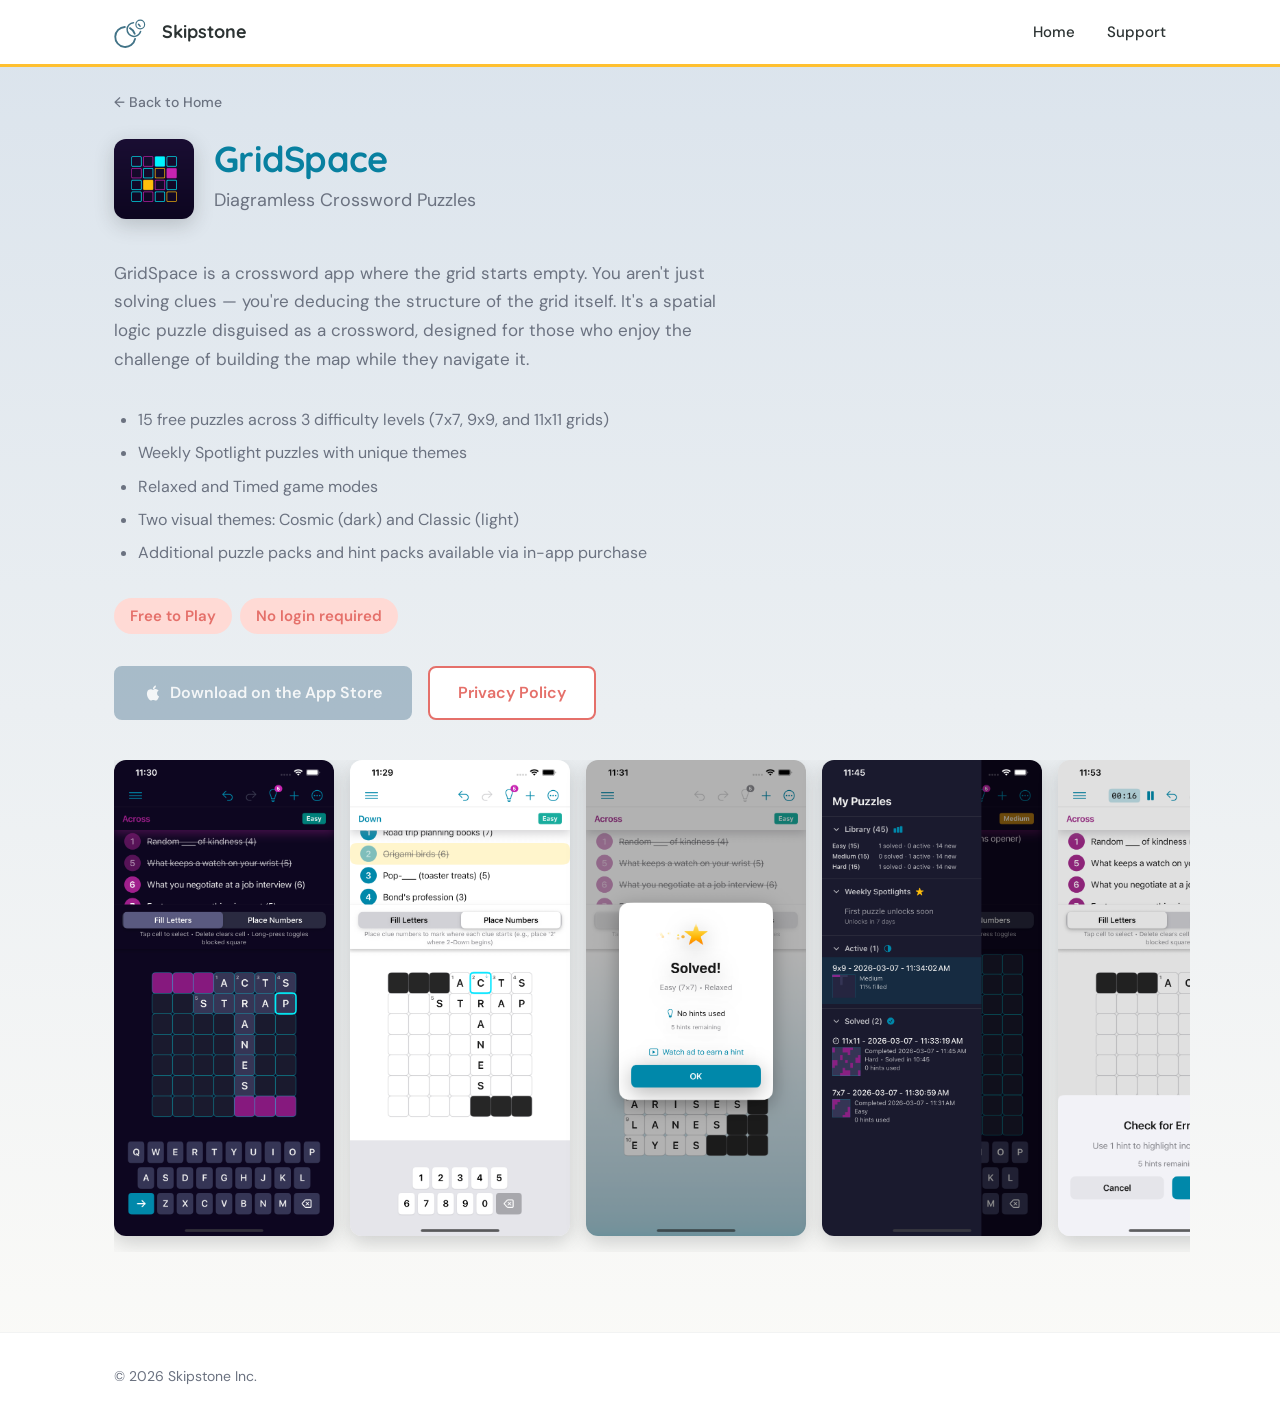
==== gridspace.html @ 0def15d4 "Remove redundant 'diagramless' from product description" ====
<!DOCTYPE html>
<html lang="en">
<head>
  <meta charset="UTF-8">
  <meta name="viewport" content="width=device-width, initial-scale=1.0">
  <title>GridSpace — Skipstone</title>
  <link rel="preconnect" href="https://fonts.googleapis.com">
  <link rel="preconnect" href="https://fonts.gstatic.com" crossorigin>
  <link href="https://fonts.googleapis.com/css2?family=DM+Sans:wght@400;500;600;700;800&family=Quicksand:wght@600;700&display=fallback" rel="stylesheet">
  <link rel="stylesheet" href="styles.css">
</head>
<body>

  <!-- Nav -->
  <nav class="nav">
    <div class="container nav-inner">
      <a href="index.html" class="nav-brand">
        <svg width="40" height="40" viewBox="0 0 32 32" fill="none" xmlns="http://www.w3.org/2000/svg" aria-hidden="true">
          <path d="M 16.8479 21.5526 A 8 8 0 1 1 8.6660 12.0070" stroke="#417387" stroke-width="1.5" fill="none" stroke-linecap="round"/>
          <path d="M 12.7684 12.9432 A 8 8 0 0 1 16.5502 17.3552" stroke="#417387" stroke-width="1.5" fill="none" stroke-linecap="round"/>
          <path d="M 21.2640 15.5938 A 5.5 5.5 0 1 1 15.6006 8.5145" stroke="#417387" stroke-width="1.2" fill="none" stroke-linecap="round"/>
          <path d="M 19.6082 9.8490 A 5.5 5.5 0 0 1 20.8418 11.3910" stroke="#417387" stroke-width="1.2" fill="none" stroke-linecap="round"/>
          <circle cx="21" cy="10" r="3.5" stroke="#417387" stroke-width="0.9" fill="none"/>
        </svg>
        Skipstone
      </a>
      <button class="nav-toggle" aria-label="Toggle menu" onclick="document.querySelector('.nav-links').classList.toggle('open')">
        <svg width="24" height="24" viewBox="0 0 24 24" fill="none" stroke="currentColor" stroke-width="2" stroke-linecap="round">
          <line x1="3" y1="6" x2="21" y2="6"/>
          <line x1="3" y1="12" x2="21" y2="12"/>
          <line x1="3" y1="18" x2="21" y2="18"/>
        </svg>
      </button>
      <ul class="nav-links">
        <li><a href="index.html">Home</a></li>
        <li><a href="support.html">Support</a></li>
      </ul>
    </div>
  </nav>

  <main>
    <div class="container">
      <a href="index.html" class="back-link">← Back to Home</a>
    </div>
    <!-- Page Header -->
    <section class="page-header container">
      <div class="product-title">
        <img src="img/gridspace-icon.png" alt="GridSpace app icon" class="product-icon">
        <div>
          <h1>GridSpace</h1>
          <p class="subtitle">Diagramless Crossword Puzzles</p>
        </div>
      </div>
    </section>

    <!-- Product Content -->
    <section class="product-content container">
      <p class="product-description">
        GridSpace is a crossword app where the grid starts empty. You aren't just solving clues — you're deducing the structure of the grid itself. It's a spatial logic puzzle disguised as a crossword, designed for those who enjoy the challenge of building the map while they navigate it.
      </p>
      <ul class="product-highlights">
        <li>15 free puzzles across 3 difficulty levels (7x7, 9x9, and 11x11 grids)</li>
        <li>Weekly Spotlight puzzles with unique themes</li>
        <li>Relaxed and Timed game modes</li>
        <li>Two visual themes: Cosmic (dark) and Classic (light)</li>
        <li>Additional puzzle packs and hint packs available via in-app purchase</li>
      </ul>

      <div class="product-meta">
        <span class="badge badge-teal">Free to Play</span>
        <span class="badge badge-teal">No login required</span>
      </div>

      <div class="product-actions">
        <span class="btn btn-primary btn-disabled"><svg width="18" height="18" viewBox="0 0 24 24" fill="currentColor" aria-hidden="true"><path d="M18.71 19.5c-.83 1.24-1.71 2.45-3.05 2.47-1.34.03-1.77-.79-3.29-.79-1.53 0-2 .77-3.27.82-1.31.05-2.3-1.32-3.14-2.53C4.25 17 2.94 12.45 4.7 9.39c.87-1.52 2.43-2.48 4.12-2.51 1.28-.02 2.5.87 3.29.87.78 0 2.26-1.07 3.8-.91.65.03 2.47.26 3.64 1.98-.09.06-2.17 1.28-2.15 3.81.03 3.02 2.65 4.03 2.68 4.04-.03.07-.42 1.44-1.38 2.83M13 3.5c.73-.83 1.94-1.46 2.94-1.5.13 1.17-.34 2.35-1.04 3.19-.69.85-1.83 1.51-2.95 1.42-.15-1.15.41-2.35 1.05-3.11z"/></svg> Download on the App Store</span>
        <a href="privacy-gridspace.html" class="btn btn-outline">Privacy Policy</a>
      </div>

      <div class="screenshot-gallery">
        <img src="img/gridspace-1.png" alt="GridSpace dark theme gameplay showing a partially solved diagramless crossword">
        <img src="img/gridspace-5.png" alt="GridSpace Place Numbers mode for marking clue positions">
        <img src="img/gridspace-4.png" alt="GridSpace puzzle solved celebration screen">
        <img src="img/gridspace-3.png" alt="GridSpace My Puzzles library view">
        <img src="img/gridspace-6.png" alt="GridSpace hint system - Check for Errors dialog">
        <img src="img/gridspace-2.png" alt="GridSpace onboarding - What is a Diagramless Crossword">
        <img src="img/gridspace-7.png" alt="GridSpace tutorial - How to Solve the Grid">
      </div>
    </section>
  </main>

  <!-- Footer -->
  <footer class="footer">
    <div class="container footer-inner">
      <span class="footer-copy">&copy; 2026 Skipstone Inc.</span>
    </div>
  </footer>

</body>
</html>
---- styles.css ----
/* ===========================
   Skipstone Inc. — Shared Styles
   =========================== */

:root {
  --teal: #587E98;
  --teal-dark: #2A5A6E;
  --teal-light: #E4EBF0;
  --coral: #FF8A7A;
  --coral-dark: #E5706A;
  --coral-light: #FFF0EE;
  --peach: #FFDAD5;
  --peach-light: #FFF5F3;
  --yellow: #FFC030;
  --yellow-light: #F5DFD0;
  --dark: #2C3333;
  --gray: #6B7280;
  --light-bg: #DAE3EC;
  --white: #FFFFFF;
  --shadow: 0 6px 20px rgba(44, 51, 51, 0.22);
  --shadow-hover: 0 12px 32px rgba(44, 51, 51, 0.28);
  --radius: 12px;
  --radius-sm: 8px;
  --max-width: 1100px;
}

*,
*::before,
*::after {
  margin: 0;
  padding: 0;
  box-sizing: border-box;
}

html {
  font-size: 16px;
  scroll-behavior: smooth;
  overflow-x: hidden;
  background: var(--white);
}

body {
  font-family: 'DM Sans', -apple-system, BlinkMacSystemFont, 'Segoe UI', Roboto, Helvetica, Arial, sans-serif;
  color: var(--dark);
  background: linear-gradient(to bottom, var(--light-bg), #FCFBF8);
  line-height: 1.6;
  min-height: 100vh;
  display: flex;
  flex-direction: column;
}

h1, h2, h3, .nav-brand {
  font-family: 'Quicksand', -apple-system, BlinkMacSystemFont, sans-serif;
}

main {
  flex: 1;
  position: relative;
}


a {
  color: var(--teal);
  text-decoration: none;
}

a:hover {
  color: var(--teal-dark);
}

img {
  max-width: 100%;
  height: auto;
}

/* ===========================
   Container
   =========================== */

.container {
  width: 100%;
  max-width: var(--max-width);
  margin: 0 auto;
  padding-left: 24px;
  padding-right: 24px;
}

@media (max-width: 767px) {
  .hero h1 {
    font-size: 2rem;
  }

  .page-header h1 {
    font-size: 1.75rem;
  }

  .btn {
    width: 100%;
  }
}

/* ===========================
   Navigation
   =========================== */

.nav {
  background: var(--white);
  border-bottom: 3px solid var(--yellow);
  position: sticky;
  top: 0;
  z-index: 100;
}

.nav-inner {
  display: flex;
  align-items: center;
  justify-content: space-between;
  height: 64px;
}

.nav-brand {
  display: flex;
  align-items: center;
  gap: 0.5rem;
  font-weight: 700;
  font-size: 1.125rem;
  color: var(--dark);
  text-decoration: none;
}

.nav-brand:hover {
  color: var(--dark);
}

.nav-brand svg {
  flex-shrink: 0;
}

.nav-links {
  display: flex;
  align-items: center;
  gap: 2rem;
  list-style: none;
}

.nav-links a {
  color: var(--dark);
  font-size: 0.9375rem;
  font-weight: 500;
  transition: color 0.2s;
}

.nav-links a:hover {
  color: var(--teal);
}

.nav-toggle {
  display: none;
  background: none;
  border: none;
  cursor: pointer;
  padding: 0.5rem;
  color: var(--dark);
}

/* Mobile nav */
@media (max-width: 767px) {
  .nav-toggle {
    display: block;
  }

  .nav-links {
    display: none;
    position: absolute;
    top: 64px;
    left: 0;
    right: 0;
    background: var(--white);
    flex-direction: column;
    padding: 1rem 1.5rem;
    gap: 1rem;
    border-bottom: 1px solid rgba(44, 51, 51, 0.06);
    box-shadow: var(--shadow);
  }

  .nav-links.open {
    display: flex;
  }
}

/* ===========================
   Hero / Page Header
   =========================== */

.hero {
  padding-top: 4rem;
  padding-bottom: 2rem;
  position: relative;
  z-index: 1;
}

.hero h1 {
  font-size: 2.75rem;
  font-weight: 800;
  letter-spacing: -0.02em;
  line-height: 1.1;
  margin-bottom: 1.25rem;
  color: #0880A0;
}

.hero p {
  font-size: 1.125rem;
  color: var(--gray);
  max-width: 600px;
  line-height: 1.7;
}

.back-link {
  display: inline-flex;
  align-items: center;
  gap: 0.25rem;
  font-size: 0.875rem;
  font-weight: 500;
  color: var(--gray);
  margin-top: 1.5rem;
  transition: color 0.2s;
}

.back-link:hover {
  color: var(--teal);
}

.page-header {
  padding-top: 1.5rem;
  padding-bottom: 1.5rem;
}

.page-header h1 {
  font-size: 2.25rem;
  font-weight: 800;
  letter-spacing: -0.02em;
  line-height: 1.1;
  color: #0880A0;
}

.page-header .subtitle {
  font-size: 1.125rem;
  color: var(--gray);
  margin-top: 0.5rem;
}

/* ===========================
   Section
   =========================== */

.section {
  padding-top: 2rem;
  padding-bottom: 2rem;
  position: relative;
  z-index: 1;
}

.section-header {
  display: flex;
  align-items: center;
  gap: 1rem;
  margin-bottom: 1.5rem;
}

.section-header h2 {
  font-size: 1.25rem;
  font-weight: 700;
  white-space: nowrap;
}


/* ===========================
   App Gallery Cards
   =========================== */

.app-grid {
  display: grid;
  grid-template-columns: 1fr;
  gap: 1.5rem;
}

@media (min-width: 768px) {
  .app-grid {
    grid-template-columns: repeat(2, 1fr);
  }
}

.app-card {
  background: var(--white);
  border-radius: var(--radius);
  padding: 2rem;
  box-shadow: var(--shadow);
  transition: box-shadow 0.2s, transform 0.2s, border-color 0.2s;
  display: flex;
  flex-direction: column;
  border-left: 4px solid var(--yellow);
}

.app-card:hover {
  box-shadow: var(--shadow-hover);
  transform: translateY(-2px);
}

.app-card-header {
  display: flex;
  align-items: center;
  gap: 1rem;
  margin-bottom: 0.75rem;
}

.app-card-icon {
  width: 48px;
  height: 48px;
  border-radius: var(--radius-sm);
  display: flex;
  align-items: center;
  justify-content: center;
  flex-shrink: 0;
}

.app-card-icon.teal {
  background: var(--teal-light);
  color: var(--teal);
}

.app-card-icon.coral {
  background: var(--coral-light);
  color: var(--coral);
}

.app-card h3 {
  font-size: 1.375rem;
  font-weight: 700;
  margin-bottom: 0.5rem;
}

.app-card p {
  color: var(--gray);
  font-size: 0.9375rem;
  margin-bottom: 1.25rem;
  flex: 1;
}

.app-card-link {
  font-weight: 600;
  font-size: 0.9375rem;
  display: inline-flex;
  align-items: center;
  gap: 0.375rem;
}

.app-card-link::after {
  content: '→';
  transition: transform 0.2s;
}

.app-card:hover .app-card-link::after {
  transform: translateX(4px);
}

/* ===========================
   Product Page
   =========================== */

.product-title {
  display: flex;
  align-items: flex-start;
  gap: 1.25rem;
}

.product-icon {
  width: 80px;
  height: 80px;
  border-radius: var(--radius);
  box-shadow: var(--shadow);
}

.product-content {
  padding-top: 1rem;
  padding-bottom: 3rem;
}

.product-description {
  font-size: 1.0625rem;
  color: var(--gray);
  max-width: 640px;
  line-height: 1.7;
  margin-bottom: 2rem;
}

.product-highlights {
  color: var(--gray);
  max-width: 640px;
  line-height: 1.7;
  margin-bottom: 2rem;
  padding-left: 1.5rem;
}

.product-highlights li {
  margin-bottom: 0.375rem;
}

.product-meta {
  display: flex;
  flex-wrap: wrap;
  gap: 0.5rem;
  margin-bottom: 2rem;
}

.badge {
  display: inline-block;
  font-size: 0.9375rem;
  font-weight: 600;
  padding: 0.375rem 1rem;
  border-radius: 999px;
}

.badge-teal {
  background: var(--peach);
  color: var(--coral-dark);
}

.badge-yellow {
  background: var(--yellow-light);
  color: #B8860B;
}

.badge-coral {
  background: var(--coral-light);
  color: #D4503E;
}

.product-actions {
  display: flex;
  flex-wrap: wrap;
  gap: 1rem;
  margin-bottom: 2.5rem;
}

.screenshot-placeholder {
  background: var(--white);
  border: 2px dashed rgba(44, 51, 51, 0.12);
  border-radius: var(--radius);
  padding: 3rem 2rem;
  text-align: center;
  color: var(--gray);
  font-size: 0.9375rem;
}

/* ===========================
   Screenshot Gallery
   =========================== */

.screenshot-gallery {
  display: flex;
  gap: 1rem;
  overflow-x: auto;
  padding-bottom: 1rem;
  scroll-snap-type: x mandatory;
  -webkit-overflow-scrolling: touch;
  margin-right: -24px;
  padding-right: 24px;
}

.screenshot-gallery img {
  width: 220px;
  flex-shrink: 0;
  border-radius: var(--radius);
  box-shadow: var(--shadow);
  scroll-snap-align: start;
}

@media (max-width: 767px) {
  .screenshot-gallery img {
    width: 180px;
  }
}

.placeholder-label {
  font-size: 0.625rem;
  font-weight: 600;
  color: var(--coral);
  text-transform: uppercase;
  letter-spacing: 0.05em;
  position: absolute;
  bottom: -1rem;
  left: 0;
  right: 0;
  text-align: center;
}

.app-card-icon {
  position: relative;
}

/* ===========================
   Buttons
   =========================== */

.btn {
  display: inline-flex;
  align-items: center;
  justify-content: center;
  gap: 0.5rem;
  padding: 0.75rem 1.75rem;
  border-radius: var(--radius-sm);
  font-size: 1rem;
  font-weight: 600;
  border: 2px solid transparent;
  cursor: pointer;
  transition: background 0.2s, color 0.2s, border-color 0.2s;
  text-decoration: none;
}

.btn-primary {
  background: var(--teal);
  color: var(--white);
  border-color: var(--teal);
}

.btn-primary:hover {
  background: var(--teal-dark);
  border-color: var(--teal-dark);
  color: var(--white);
}

.btn-disabled {
  opacity: 0.45;
  cursor: not-allowed;
  pointer-events: none;
}

.btn-outline {
  background: var(--white);
  color: var(--coral-dark);
  border-color: var(--coral-dark);
}

.btn-outline:hover {
  background: var(--coral-dark);
  color: var(--white);
}

/* ===========================
   Privacy / Legal Content
   =========================== */

.legal-content {
  padding-top: 2rem;
  padding-bottom: 4rem;
}

.legal-content h2 {
  font-size: 1.25rem;
  font-weight: 700;
  margin-top: 2rem;
  margin-bottom: 0.75rem;
}

.legal-content h3 {
  font-size: 1.0625rem;
  font-weight: 600;
  margin-top: 1.5rem;
  margin-bottom: 0.5rem;
}

.legal-content p {
  color: var(--gray);
  margin-bottom: 1rem;
  line-height: 1.7;
}

.legal-content ul {
  color: var(--gray);
  margin-bottom: 1rem;
  padding-left: 1.5rem;
  line-height: 1.7;
}

.legal-content li {
  margin-bottom: 0.25rem;
}

.legal-content a {
  text-decoration: underline;
}

/* ===========================
   Support Page
   =========================== */

.support-grid {
  display: grid;
  grid-template-columns: 1fr;
  gap: 1.5rem;
}

@media (min-width: 768px) {
  .support-grid {
    grid-template-columns: repeat(2, 1fr);
  }
}

.support-card {
  background: var(--white);
  border-radius: var(--radius);
  padding: 2rem;
  box-shadow: var(--shadow);
}

.support-card h3 {
  font-size: 1.25rem;
  font-weight: 700;
  margin-bottom: 0.5rem;
}

.support-card p {
  color: var(--gray);
  font-size: 0.9375rem;
  margin-bottom: 1rem;
  line-height: 1.6;
}

.support-card .email-link {
  display: inline-flex;
  align-items: center;
  gap: 0.375rem;
  font-weight: 600;
  font-size: 0.9375rem;
}

/* ===========================
   Footer
   =========================== */

.footer {
  background: var(--white);
  border-top: 1px solid rgba(44, 51, 51, 0.06);
  padding: 2rem 0;
  margin-top: 2rem;
}

.footer-inner {
  display: flex;
  flex-direction: column;
  gap: 1rem;
  align-items: center;
  text-align: center;
}

@media (min-width: 768px) {
  .footer-inner {
    flex-direction: row;
    justify-content: space-between;
    text-align: left;
  }
}

.footer-copy {
  color: var(--gray);
  font-size: 0.875rem;
}

.footer-links {
  display: flex;
  flex-wrap: wrap;
  gap: 1.5rem;
  list-style: none;
}

.footer-links a {
  color: var(--gray);
  font-size: 0.875rem;
  transition: color 0.2s;
}

.footer-links a:hover {
  color: var(--teal);
}

/* ===========================
   Utilities
   =========================== */

.text-teal { color: var(--teal); }
.text-coral { color: var(--coral); }
.text-gray { color: var(--gray); }
.mt-1 { margin-top: 0.5rem; }
.mt-2 { margin-top: 1rem; }
.mt-3 { margin-top: 1.5rem; }
.mb-1 { margin-bottom: 0.5rem; }
.mb-2 { margin-bottom: 1rem; }
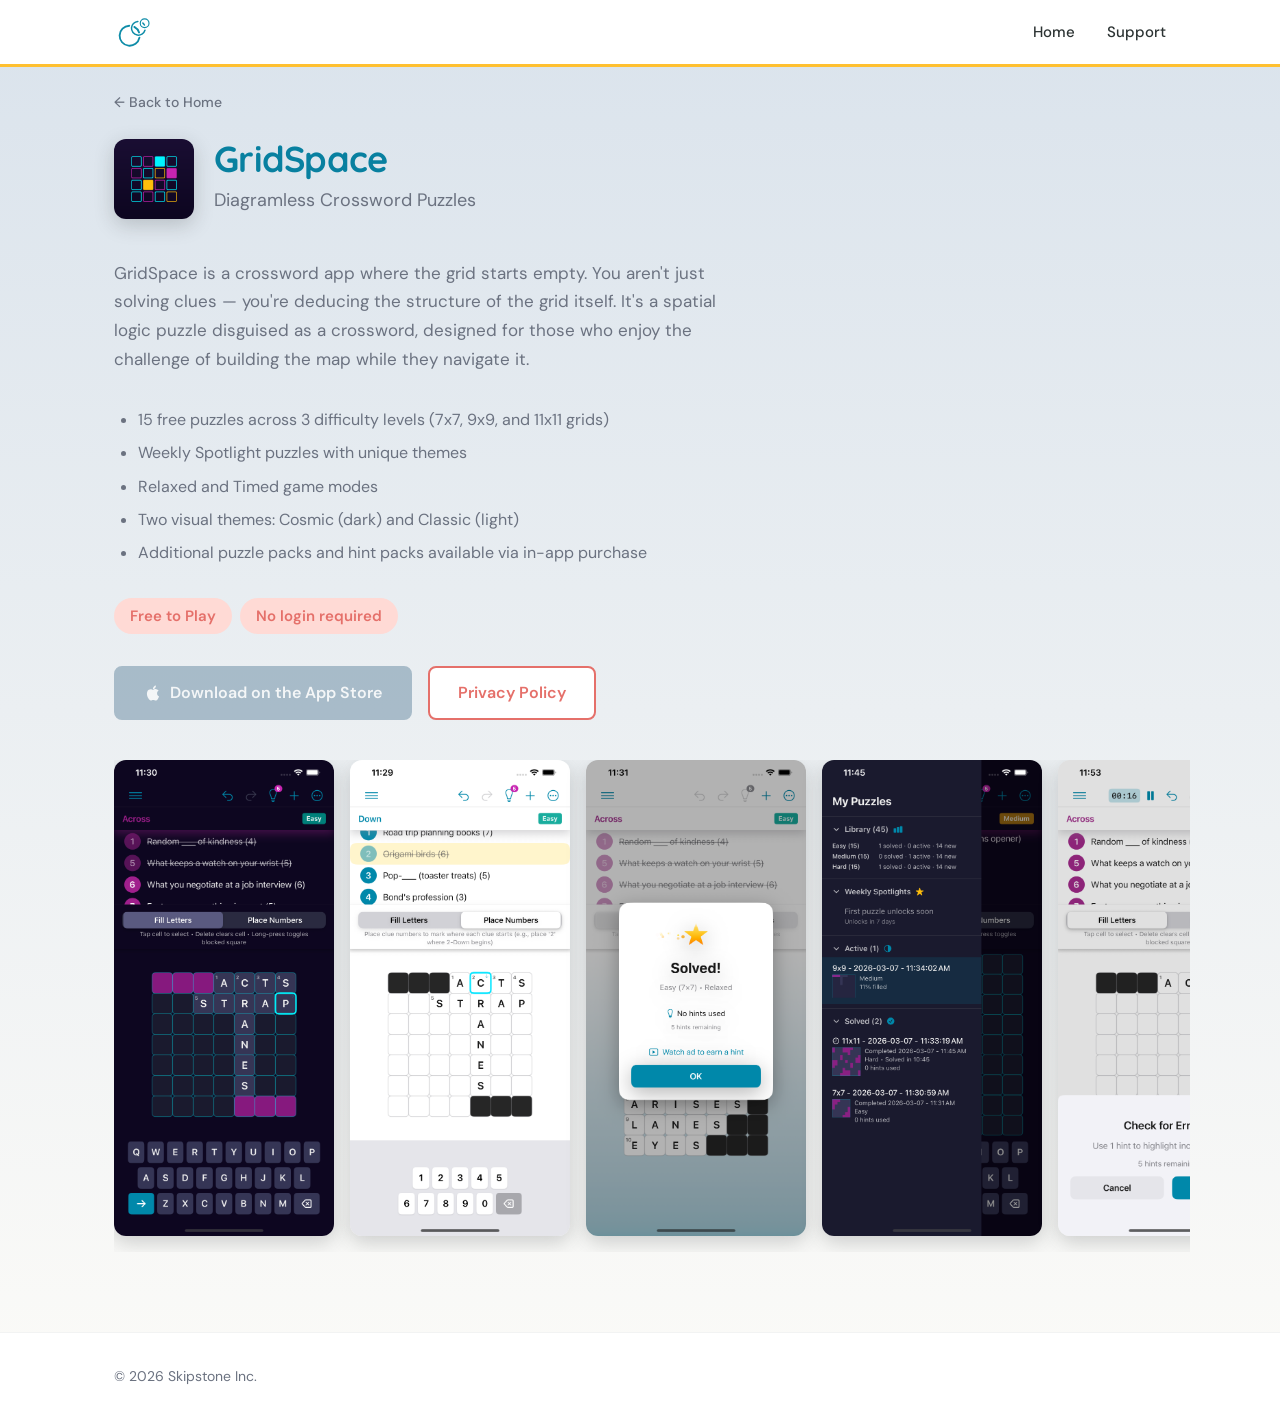
==== commit eb460c7e: "Update nav logo color, favicon gradient, and stroke widths" ====
--- a/gridspace.html
+++ b/gridspace.html
@@ -7,6 +7,9 @@
   <link rel="preconnect" href="https://fonts.googleapis.com">
   <link rel="preconnect" href="https://fonts.gstatic.com" crossorigin>
   <link href="https://fonts.googleapis.com/css2?family=DM+Sans:wght@400;500;600;700;800&family=Quicksand:wght@600;700&display=fallback" rel="stylesheet">
+  <link rel="icon" type="image/svg+xml" href="favicon.svg">
+  <link rel="icon" type="image/png" sizes="32x32" href="favicon-32.png">
+  <link rel="apple-touch-icon" sizes="180x180" href="apple-touch-icon.png">
   <link rel="stylesheet" href="styles.css">
 </head>
 <body>
@@ -16,14 +19,14 @@
     <div class="container nav-inner">
       <a href="index.html" class="nav-brand">
         <svg width="40" height="40" viewBox="0 0 32 32" fill="none" xmlns="http://www.w3.org/2000/svg" aria-hidden="true">
-          <path d="M 16.8479 21.5526 A 8 8 0 1 1 8.6660 12.0070" stroke="#417387" stroke-width="1.5" fill="none" stroke-linecap="round"/>
-          <path d="M 12.7684 12.9432 A 8 8 0 0 1 16.5502 17.3552" stroke="#417387" stroke-width="1.5" fill="none" stroke-linecap="round"/>
-          <path d="M 21.2640 15.5938 A 5.5 5.5 0 1 1 15.6006 8.5145" stroke="#417387" stroke-width="1.2" fill="none" stroke-linecap="round"/>
-          <path d="M 19.6082 9.8490 A 5.5 5.5 0 0 1 20.8418 11.3910" stroke="#417387" stroke-width="1.2" fill="none" stroke-linecap="round"/>
-          <circle cx="21" cy="10" r="3.5" stroke="#417387" stroke-width="0.9" fill="none"/>
-        </svg>
-        Skipstone
-      </a>
+          <g transform="translate(3.5, -1)">
+            <path d="M 16.8479 21.5526 A 8 8 0 1 1 8.6660 12.0070" stroke="#0E8CA8" stroke-width="1.5" fill="none" stroke-linecap="round"/>
+            <path d="M 12.7684 12.9432 A 8 8 0 0 1 16.5502 17.3552" stroke="#0E8CA8" stroke-width="1.5" fill="none" stroke-linecap="round"/>
+            <path d="M 21.2640 15.5938 A 5.5 5.5 0 1 1 15.6006 8.5145" stroke="#0E8CA8" stroke-width="1.2" fill="none" stroke-linecap="round"/>
+            <path d="M 19.6082 9.8490 A 5.5 5.5 0 0 1 20.8418 11.3910" stroke="#0E8CA8" stroke-width="1.2" fill="none" stroke-linecap="round"/>
+            <circle cx="21" cy="10" r="3.5" stroke="#0E8CA8" stroke-width="0.9" fill="none"/>
+          </g>
+        </svg>      </a>
       <button class="nav-toggle" aria-label="Toggle menu" onclick="document.querySelector('.nav-links').classList.toggle('open')">
         <svg width="24" height="24" viewBox="0 0 24 24" fill="none" stroke="currentColor" stroke-width="2" stroke-linecap="round">
           <line x1="3" y1="6" x2="21" y2="6"/>
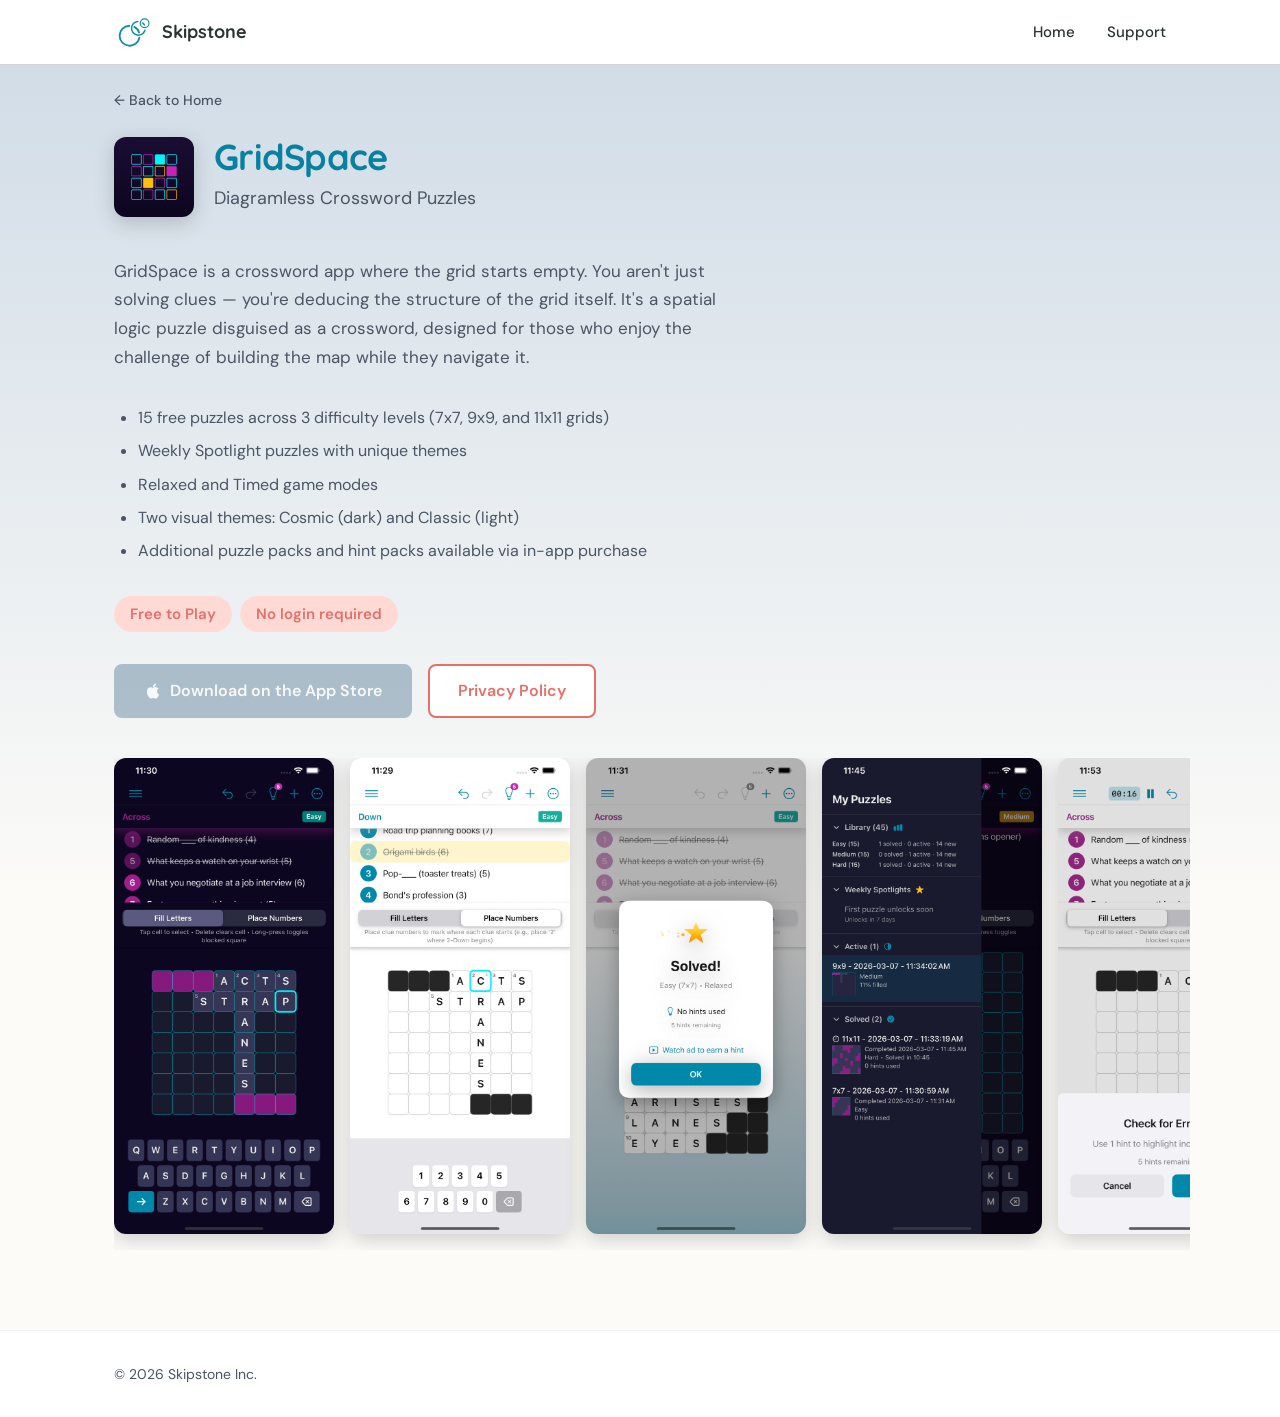
==== commit 90cf6dd6: "Darken body text, fix gradient to viewport height, and refine nav styling" ====
--- a/gridspace.html
+++ b/gridspace.html
@@ -26,7 +26,9 @@
             <path d="M 19.6082 9.8490 A 5.5 5.5 0 0 1 20.8418 11.3910" stroke="#0E8CA8" stroke-width="1.2" fill="none" stroke-linecap="round"/>
             <circle cx="21" cy="10" r="3.5" stroke="#0E8CA8" stroke-width="0.9" fill="none"/>
           </g>
-        </svg>      </a>
+        </svg>
+        Skipstone
+      </a>
       <button class="nav-toggle" aria-label="Toggle menu" onclick="document.querySelector('.nav-links').classList.toggle('open')">
         <svg width="24" height="24" viewBox="0 0 24 24" fill="none" stroke="currentColor" stroke-width="2" stroke-linecap="round">
           <line x1="3" y1="6" x2="21" y2="6"/>
--- a/styles.css
+++ b/styles.css
@@ -14,8 +14,8 @@
   --yellow: #FFC030;
   --yellow-light: #F5DFD0;
   --dark: #2C3333;
-  --gray: #6B7280;
-  --light-bg: #DAE3EC;
+  --gray: #4B5563;
+  --light-bg: #CEDAE6;
   --white: #FFFFFF;
   --shadow: 0 6px 20px rgba(44, 51, 51, 0.22);
   --shadow-hover: 0 12px 32px rgba(44, 51, 51, 0.28);
@@ -42,7 +42,7 @@
 body {
   font-family: 'DM Sans', -apple-system, BlinkMacSystemFont, 'Segoe UI', Roboto, Helvetica, Arial, sans-serif;
   color: var(--dark);
-  background: linear-gradient(to bottom, var(--light-bg), #FCFBF8);
+  background: linear-gradient(to bottom, var(--light-bg) 0%, #FCFBF8 100vh) no-repeat, #FCFBF8;
   line-height: 1.6;
   min-height: 100vh;
   display: flex;
@@ -105,7 +105,7 @@
 
 .nav {
   background: var(--white);
-  border-bottom: 3px solid var(--yellow);
+  border-bottom: 1px solid #D0D4D8;
   position: sticky;
   top: 0;
   z-index: 100;
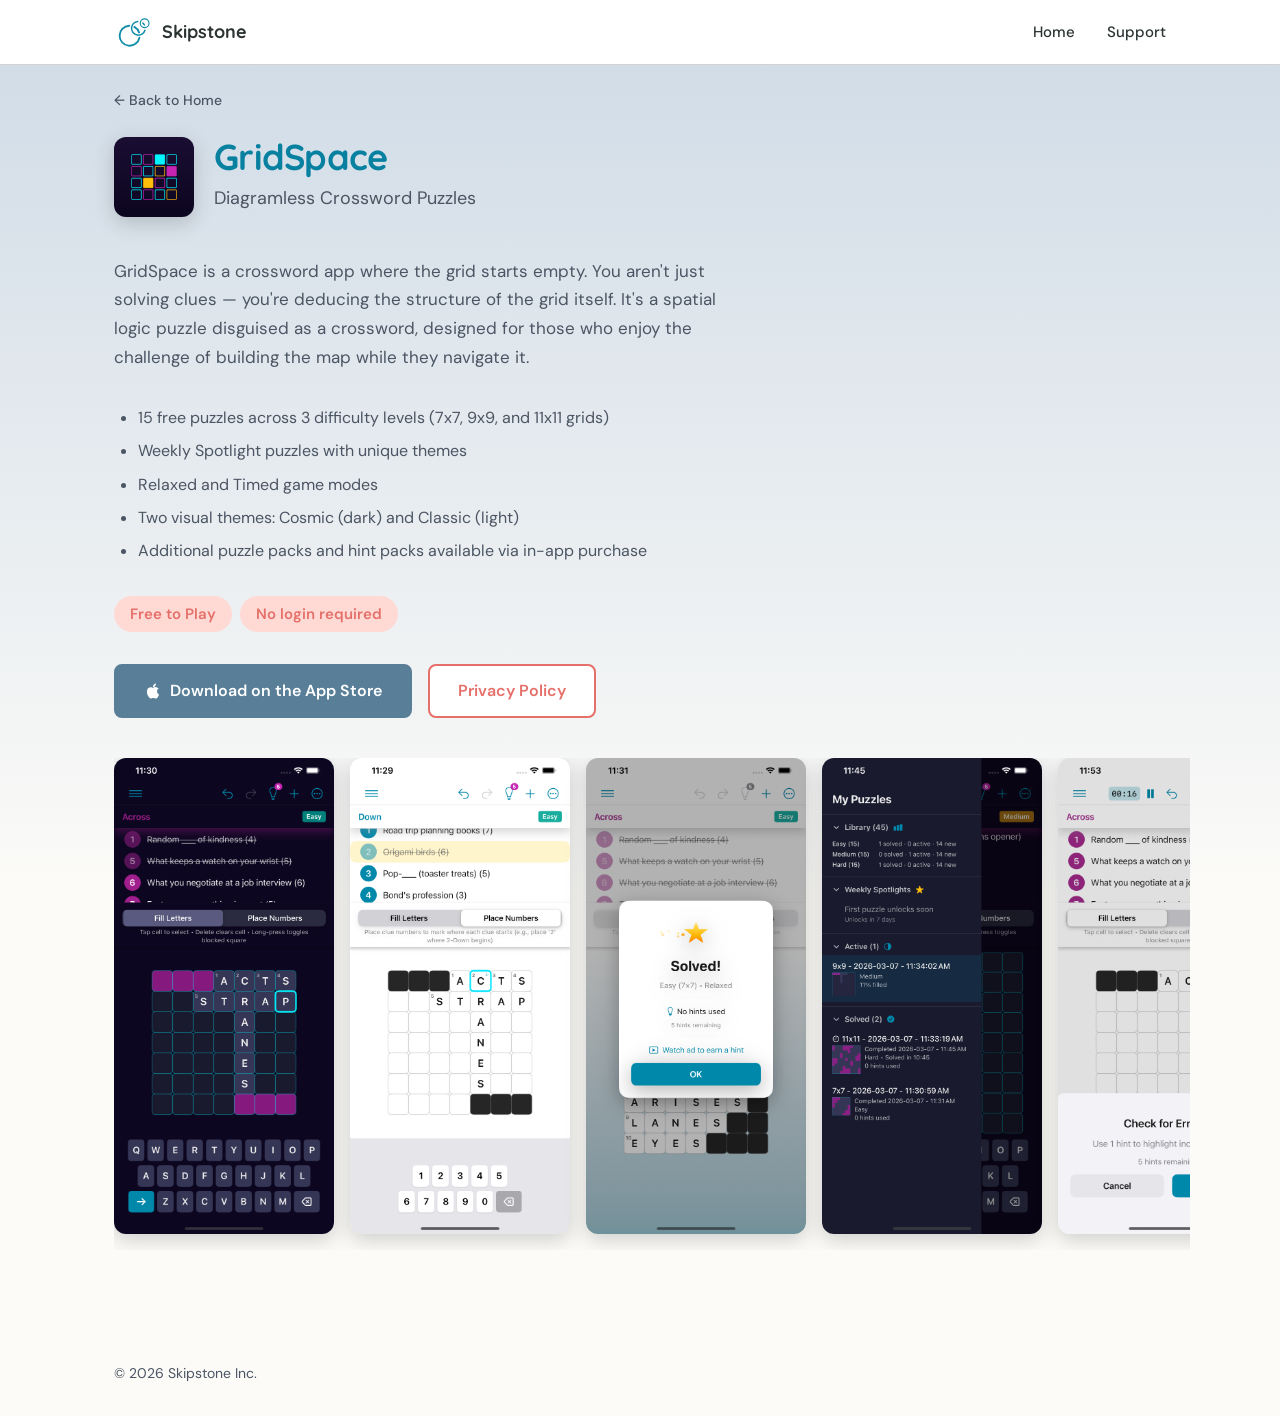
==== commit 9423c46a: "Hook up GridSpace App Store download link (Canada) Also add tasks/todo.md with a reminder to swap th" ====
--- a/gridspace.html
+++ b/gridspace.html
@@ -77,7 +77,7 @@
       </div>
 
       <div class="product-actions">
-        <span class="btn btn-primary btn-disabled"><svg width="18" height="18" viewBox="0 0 24 24" fill="currentColor" aria-hidden="true"><path d="M18.71 19.5c-.83 1.24-1.71 2.45-3.05 2.47-1.34.03-1.77-.79-3.29-.79-1.53 0-2 .77-3.27.82-1.31.05-2.3-1.32-3.14-2.53C4.25 17 2.94 12.45 4.7 9.39c.87-1.52 2.43-2.48 4.12-2.51 1.28-.02 2.5.87 3.29.87.78 0 2.26-1.07 3.8-.91.65.03 2.47.26 3.64 1.98-.09.06-2.17 1.28-2.15 3.81.03 3.02 2.65 4.03 2.68 4.04-.03.07-.42 1.44-1.38 2.83M13 3.5c.73-.83 1.94-1.46 2.94-1.5.13 1.17-.34 2.35-1.04 3.19-.69.85-1.83 1.51-2.95 1.42-.15-1.15.41-2.35 1.05-3.11z"/></svg> Download on the App Store</span>
+        <a href="https://apps.apple.com/ca/app/id6772653161" class="btn btn-primary" target="_blank" rel="noopener noreferrer"><svg width="18" height="18" viewBox="0 0 24 24" fill="currentColor" aria-hidden="true"><path d="M18.71 19.5c-.83 1.24-1.71 2.45-3.05 2.47-1.34.03-1.77-.79-3.29-.79-1.53 0-2 .77-3.27.82-1.31.05-2.3-1.32-3.14-2.53C4.25 17 2.94 12.45 4.7 9.39c.87-1.52 2.43-2.48 4.12-2.51 1.28-.02 2.5.87 3.29.87.78 0 2.26-1.07 3.8-.91.65.03 2.47.26 3.64 1.98-.09.06-2.17 1.28-2.15 3.81.03 3.02 2.65 4.03 2.68 4.04-.03.07-.42 1.44-1.38 2.83M13 3.5c.73-.83 1.94-1.46 2.94-1.5.13 1.17-.34 2.35-1.04 3.19-.69.85-1.83 1.51-2.95 1.42-.15-1.15.41-2.35 1.05-3.11z"/></svg> Download on the App Store</a>
         <a href="privacy-gridspace.html" class="btn btn-outline">Privacy Policy</a>
       </div>
 
@@ -99,6 +99,5 @@
       <span class="footer-copy">&copy; 2026 Skipstone Inc.</span>
     </div>
   </footer>
-
 </body>
 </html>
--- a/styles.css
+++ b/styles.css
@@ -639,8 +639,6 @@
    =========================== */
 
 .footer {
-  background: var(--white);
-  border-top: 1px solid rgba(44, 51, 51, 0.06);
   padding: 2rem 0;
   margin-top: 2rem;
 }
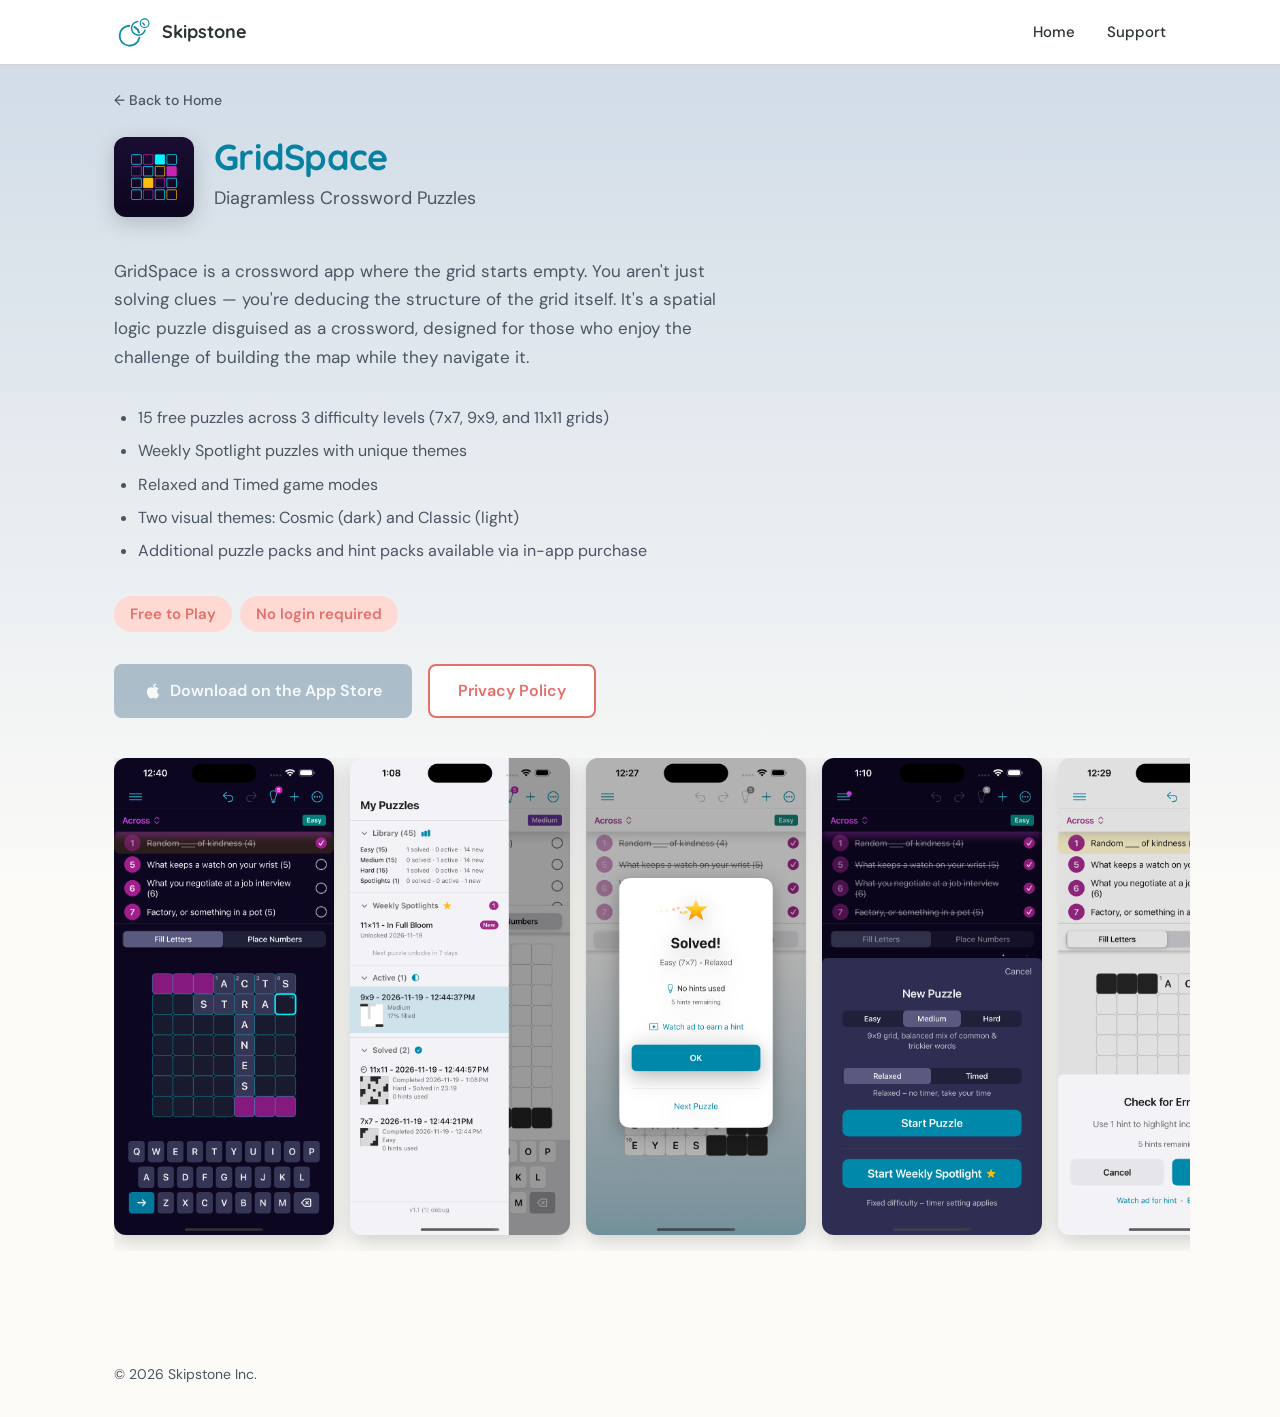
==== commit f7120874: "Update Gridspace screenshots for 1.1" ====
--- a/gridspace.html
+++ b/gridspace.html
@@ -77,18 +77,19 @@
       </div>
 
       <div class="product-actions">
-        <a href="https://apps.apple.com/ca/app/id6772653161" class="btn btn-primary" target="_blank" rel="noopener noreferrer"><svg width="18" height="18" viewBox="0 0 24 24" fill="currentColor" aria-hidden="true"><path d="M18.71 19.5c-.83 1.24-1.71 2.45-3.05 2.47-1.34.03-1.77-.79-3.29-.79-1.53 0-2 .77-3.27.82-1.31.05-2.3-1.32-3.14-2.53C4.25 17 2.94 12.45 4.7 9.39c.87-1.52 2.43-2.48 4.12-2.51 1.28-.02 2.5.87 3.29.87.78 0 2.26-1.07 3.8-.91.65.03 2.47.26 3.64 1.98-.09.06-2.17 1.28-2.15 3.81.03 3.02 2.65 4.03 2.68 4.04-.03.07-.42 1.44-1.38 2.83M13 3.5c.73-.83 1.94-1.46 2.94-1.5.13 1.17-.34 2.35-1.04 3.19-.69.85-1.83 1.51-2.95 1.42-.15-1.15.41-2.35 1.05-3.11z"/></svg> Download on the App Store</a>
+        <span class="btn btn-primary btn-disabled"><svg width="18" height="18" viewBox="0 0 24 24" fill="currentColor" aria-hidden="true"><path d="M18.71 19.5c-.83 1.24-1.71 2.45-3.05 2.47-1.34.03-1.77-.79-3.29-.79-1.53 0-2 .77-3.27.82-1.31.05-2.3-1.32-3.14-2.53C4.25 17 2.94 12.45 4.7 9.39c.87-1.52 2.43-2.48 4.12-2.51 1.28-.02 2.5.87 3.29.87.78 0 2.26-1.07 3.8-.91.65.03 2.47.26 3.64 1.98-.09.06-2.17 1.28-2.15 3.81.03 3.02 2.65 4.03 2.68 4.04-.03.07-.42 1.44-1.38 2.83M13 3.5c.73-.83 1.94-1.46 2.94-1.5.13 1.17-.34 2.35-1.04 3.19-.69.85-1.83 1.51-2.95 1.42-.15-1.15.41-2.35 1.05-3.11z"/></svg> Download on the App Store</span>
         <a href="privacy-gridspace.html" class="btn btn-outline">Privacy Policy</a>
       </div>
 
       <div class="screenshot-gallery">
-        <img src="img/gridspace-1.png" alt="GridSpace dark theme gameplay showing a partially solved diagramless crossword">
-        <img src="img/gridspace-5.png" alt="GridSpace Place Numbers mode for marking clue positions">
-        <img src="img/gridspace-4.png" alt="GridSpace puzzle solved celebration screen">
-        <img src="img/gridspace-3.png" alt="GridSpace My Puzzles library view">
-        <img src="img/gridspace-6.png" alt="GridSpace hint system - Check for Errors dialog">
-        <img src="img/gridspace-2.png" alt="GridSpace onboarding - What is a Diagramless Crossword">
-        <img src="img/gridspace-7.png" alt="GridSpace tutorial - How to Solve the Grid">
+        <img src="img/gridspace-1.png" alt="GridSpace gameplay in Fill Letters mode with the Cosmic theme">
+        <img src="img/gridspace-2.png" alt="GridSpace side drawer menu in the Classic theme">
+        <img src="img/gridspace-3.png" alt="GridSpace puzzle solved celebration screen">
+        <img src="img/gridspace-4.png" alt="GridSpace New Puzzle screen - Relaxed, Medium difficulty">
+        <img src="img/gridspace-5.png" alt="GridSpace hint system - Check for Errors dialog">
+        <img src="img/gridspace-6.png" alt="GridSpace Place Numbers mode for marking clue positions">
+        <img src="img/gridspace-7.png" alt="GridSpace onboarding - What is a Diagramless Crossword">
+        <img src="img/gridspace-8.png" alt="GridSpace tutorial - How to Solve the Grid">
       </div>
     </section>
   </main>
